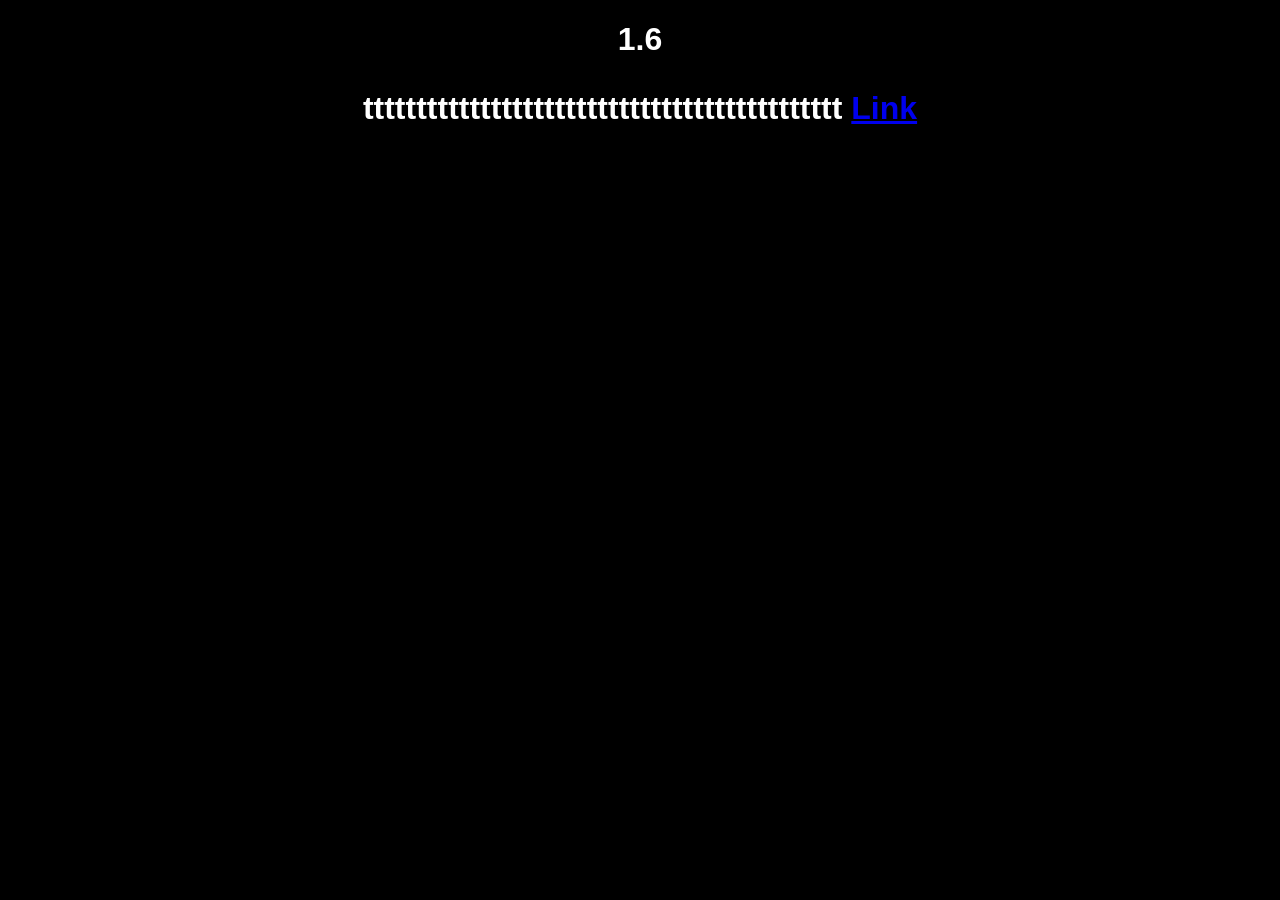
==== index.html @ 61f3cd83 "Done" ====
<!DOCTYPE html>
<html>
    <head>
        <title>
            1.6      
        </title>
            <link rel="icon" type="image" href="https://yt3.googleusercontent.com/ytc/AIdro_keIgWCqafVOhWRCNSfkPTo07HDZVEj8oIUdMAUQQs4GLU=s900-c-k-c0x00ffffff-no-rj">
        <link rel="stylesheet" href="style.css">
    
    </head>
    <body>
        <h1>1.6</h>
            <p>ttttttttttttttttttttttttttttttttttttttttttttt <a href="docs/artical.pdf">Link</a></p>
    </body>
</html>
---- style.css ----
body{
    background-color: black;
    color: white;
    font-family: Arial, Helvetica, sans-serif;
    text-align: center;
}
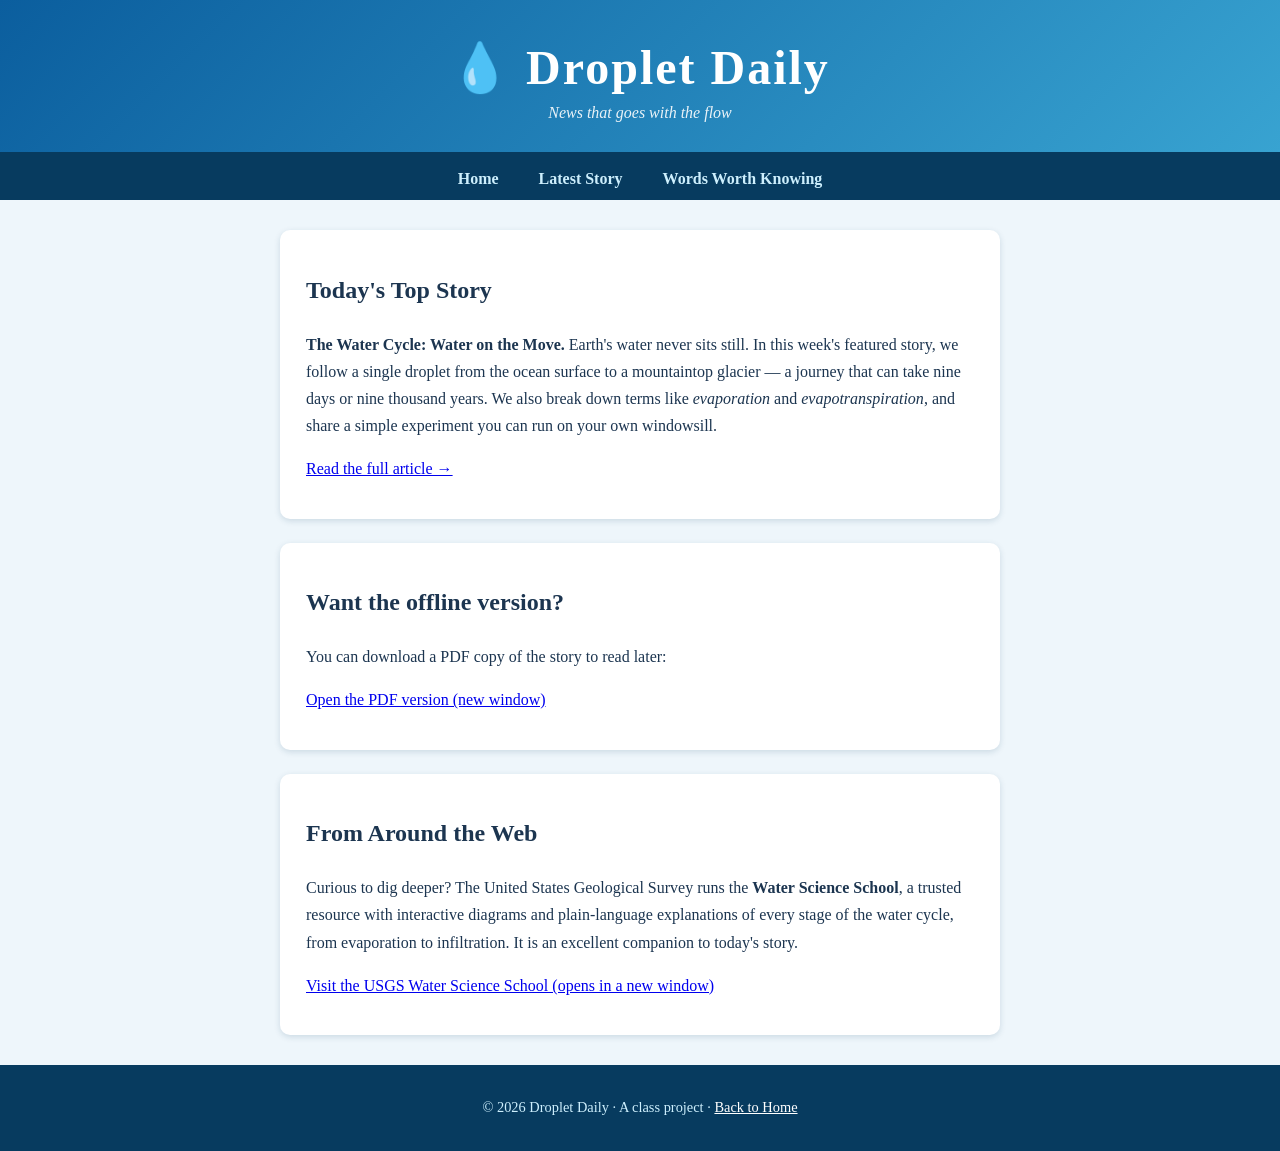
==== commit 0ab8a2a3: "fix" ====
--- a/index.html
+++ b/index.html
@@ -1,15 +1,60 @@
+
 <!DOCTYPE html>
-<html>
-    <head>
-        <title>
-            1.6      
-        </title>
-            <link rel="icon" type="image" href="https://yt3.googleusercontent.com/ytc/AIdro_keIgWCqafVOhWRCNSfkPTo07HDZVEj8oIUdMAUQQs4GLU=s900-c-k-c0x00ffffff-no-rj">
-        <link rel="stylesheet" href="style.css">
-    
-    </head>
-    <body>
-        <h1>1.6</h>
-            <p>ttttttttttttttttttttttttttttttttttttttttttttt <a href="docs/artical.pdf">Link</a></p>
-    </body>
-</html>+<html lang="en">
+<head>
+  <meta charset="UTF-8">
+  <meta name="viewport" content="width=device-width, initial-scale=1.0">
+  <title>Droplet Daily — Water News</title>
+  <link rel="stylesheet" href="style.css">
+</head>
+<body>
+
+  <header class="site-header">
+    <h1 class="site-title">💧 Droplet Daily</h1>
+    <p class="tagline">News that goes with the flow</p>
+  </header>
+
+  <nav>
+    <a href="index.html">Home</a>
+    <a href="article.html">Latest Story</a>
+    <a href="article.html#words">Words Worth Knowing</a>
+  </nav>
+
+  <main>
+    <section>
+      <h2>Today's Top Story</h2>
+      <p>
+        <strong>The Water Cycle: Water on the Move.</strong>
+        Earth's water never sits still. In this week's featured story, we follow a single
+        droplet from the ocean surface to a mountaintop glacier — a journey that can take
+        nine days or nine thousand years. We also break down terms like
+        <em>evaporation</em> and <em>evapotranspiration</em>, and share a simple experiment
+        you can run on your own windowsill.
+      </p>
+      <p><a href="article.html">Read the full article →</a></p>
+    </section>
+
+    <section>
+      <h2>Want the offline version?</h2>
+      <p>You can download a PDF copy of the story to read later:</p>
+      <p><a href="docs/artical.pdf" target="_blank">Open the PDF version (new window)</a></p>
+    </section>
+
+    <section>
+      <h2>From Around the Web</h2>
+      <p>
+        Curious to dig deeper? The United States Geological Survey runs the
+        <strong>Water Science School</strong>, a trusted resource with interactive diagrams
+        and plain-language explanations of every stage of the water cycle, from
+        evaporation to infiltration. It is an excellent companion to today's story.
+      </p>
+      <p><a href="https://www.usgs.gov/water-science-school" target="_blank">Visit the USGS Water Science School (opens in a new window)</a></p>
+    </section>
+  </main>
+
+  <footer>
+    <p>&copy; 2026 Droplet Daily · A class project · <a href="index.html">Back to Home</a></p>
+  </footer>
+
+</body>
+</html>
--- a/style.css
+++ b/style.css
@@ -1,6 +1,80 @@
-body{
-    background-color: black;
-    color: white;
-    font-family: Arial, Helvetica, sans-serif;
-    text-align: center;
-}+body {
+  font-family: Georgia, "Times New Roman", serif;
+  margin: 0;
+  color: #1c3550;
+  background-color: #eef6fb;
+}
+
+.site-header {
+  background: linear-gradient(135deg, #0b5e9e, #38a3d1);
+  color: #ffffff;
+  text-align: center;
+  padding: 40px 20px 30px;
+  border-bottom: 6px solid #073b5f;
+}
+
+.site-title {
+  font-size: 3rem;
+  margin: 0;
+  letter-spacing: 2px;
+}
+
+.tagline {
+  font-style: italic;
+  margin: 8px 0 0;
+  opacity: 0.9;
+}
+
+nav {
+  background-color: #073b5f;
+  padding: 12px;
+  text-align: center;
+}
+
+nav a {
+  color: #cdeffd;
+  text-decoration: none;
+  margin: 0 18px;
+  font-weight: bold;
+}
+
+nav a:hover {
+  color: #ffffff;
+  text-decoration: underline;
+}
+
+main {
+  max-width: 720px;
+  margin: 30px auto;
+  padding: 0 20px;
+  line-height: 1.7;
+}
+
+section {
+  background-color: #ffffff;
+  border-radius: 10px;
+  padding: 20px 26px;
+  margin-bottom: 24px;
+  box-shadow: 0 2px 6px rgba(7, 59, 95, 0.15);
+}
+
+blockquote {
+  border-left: 5px solid #38a3d1;
+  margin: 24px 0;
+  padding: 8px 20px;
+  background-color: #f0f9ff;
+  font-style: italic;
+}
+
+footer {
+  text-align: center;
+  padding: 20px;
+  font-size: 0.9rem;
+  background-color: #073b5f;
+  color: #cdeffd;
+}
+
+footer a {
+  color: #ffffff;
+}
+
